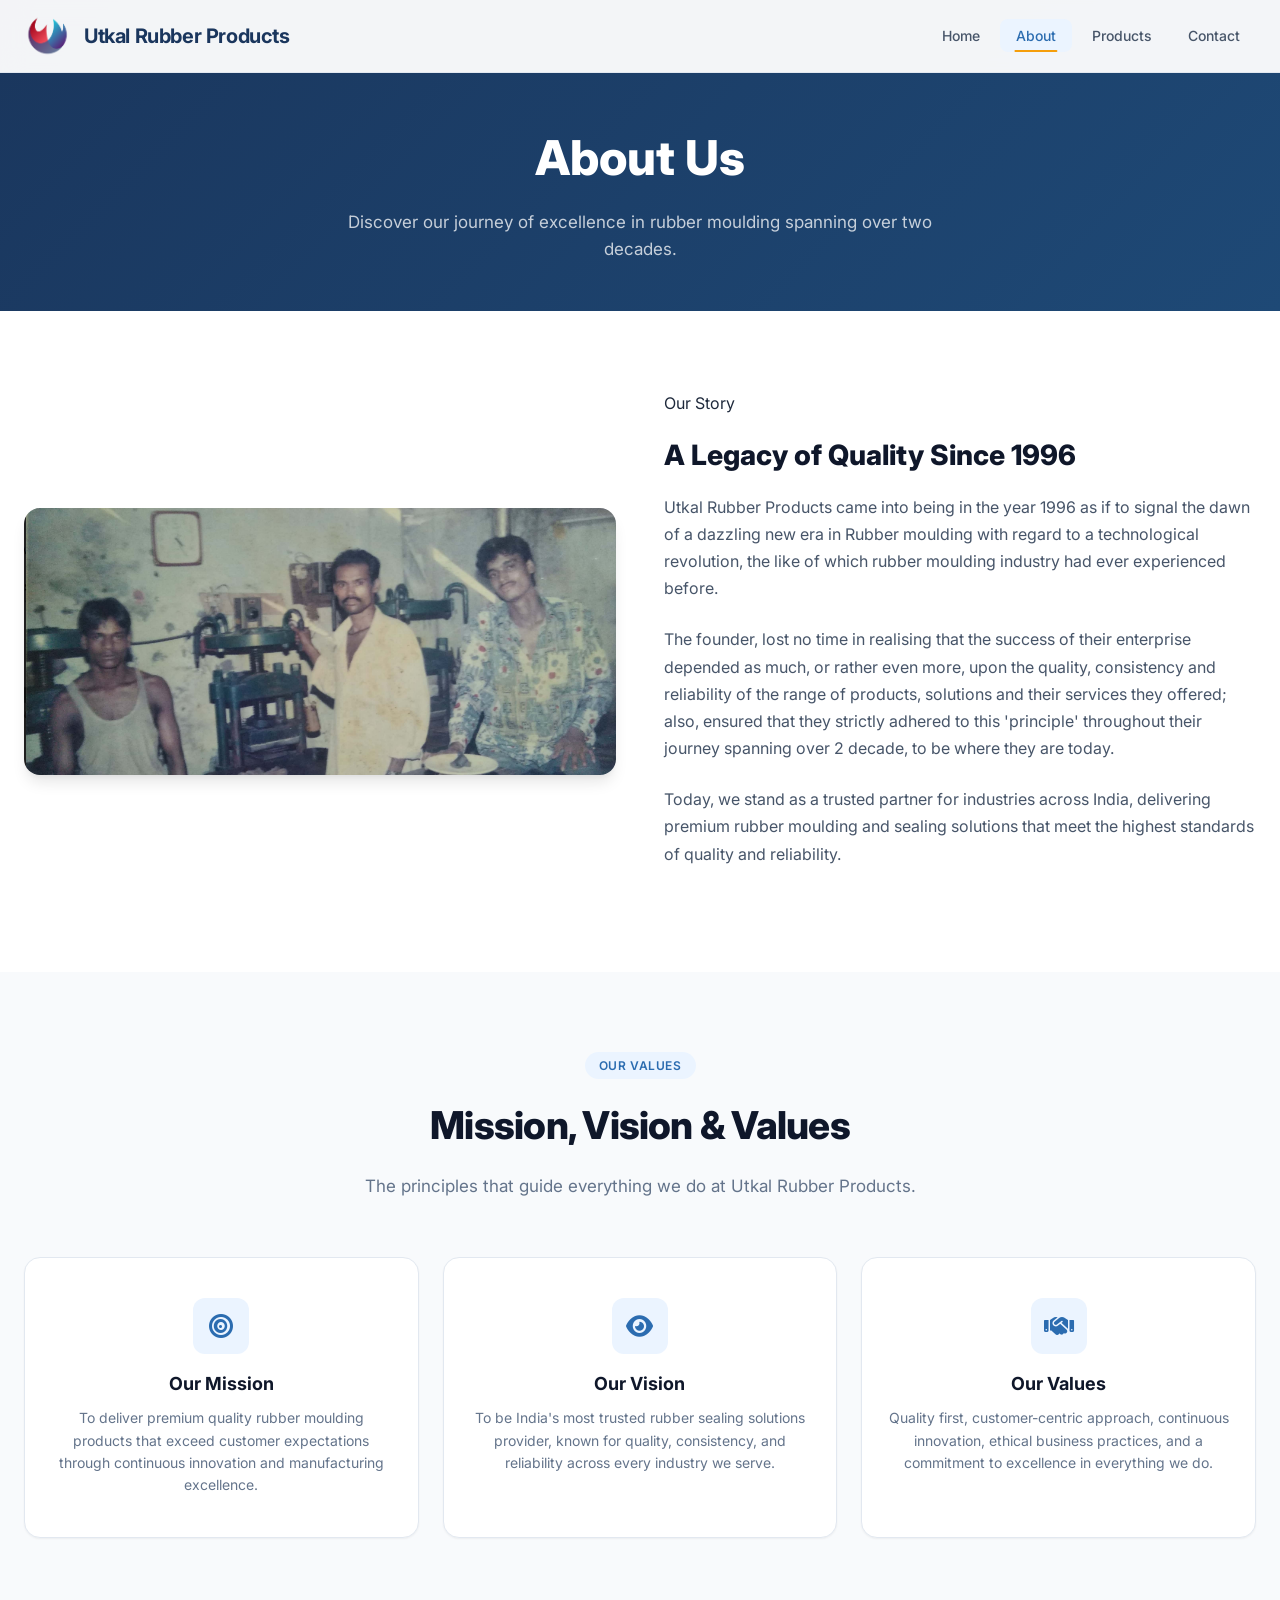
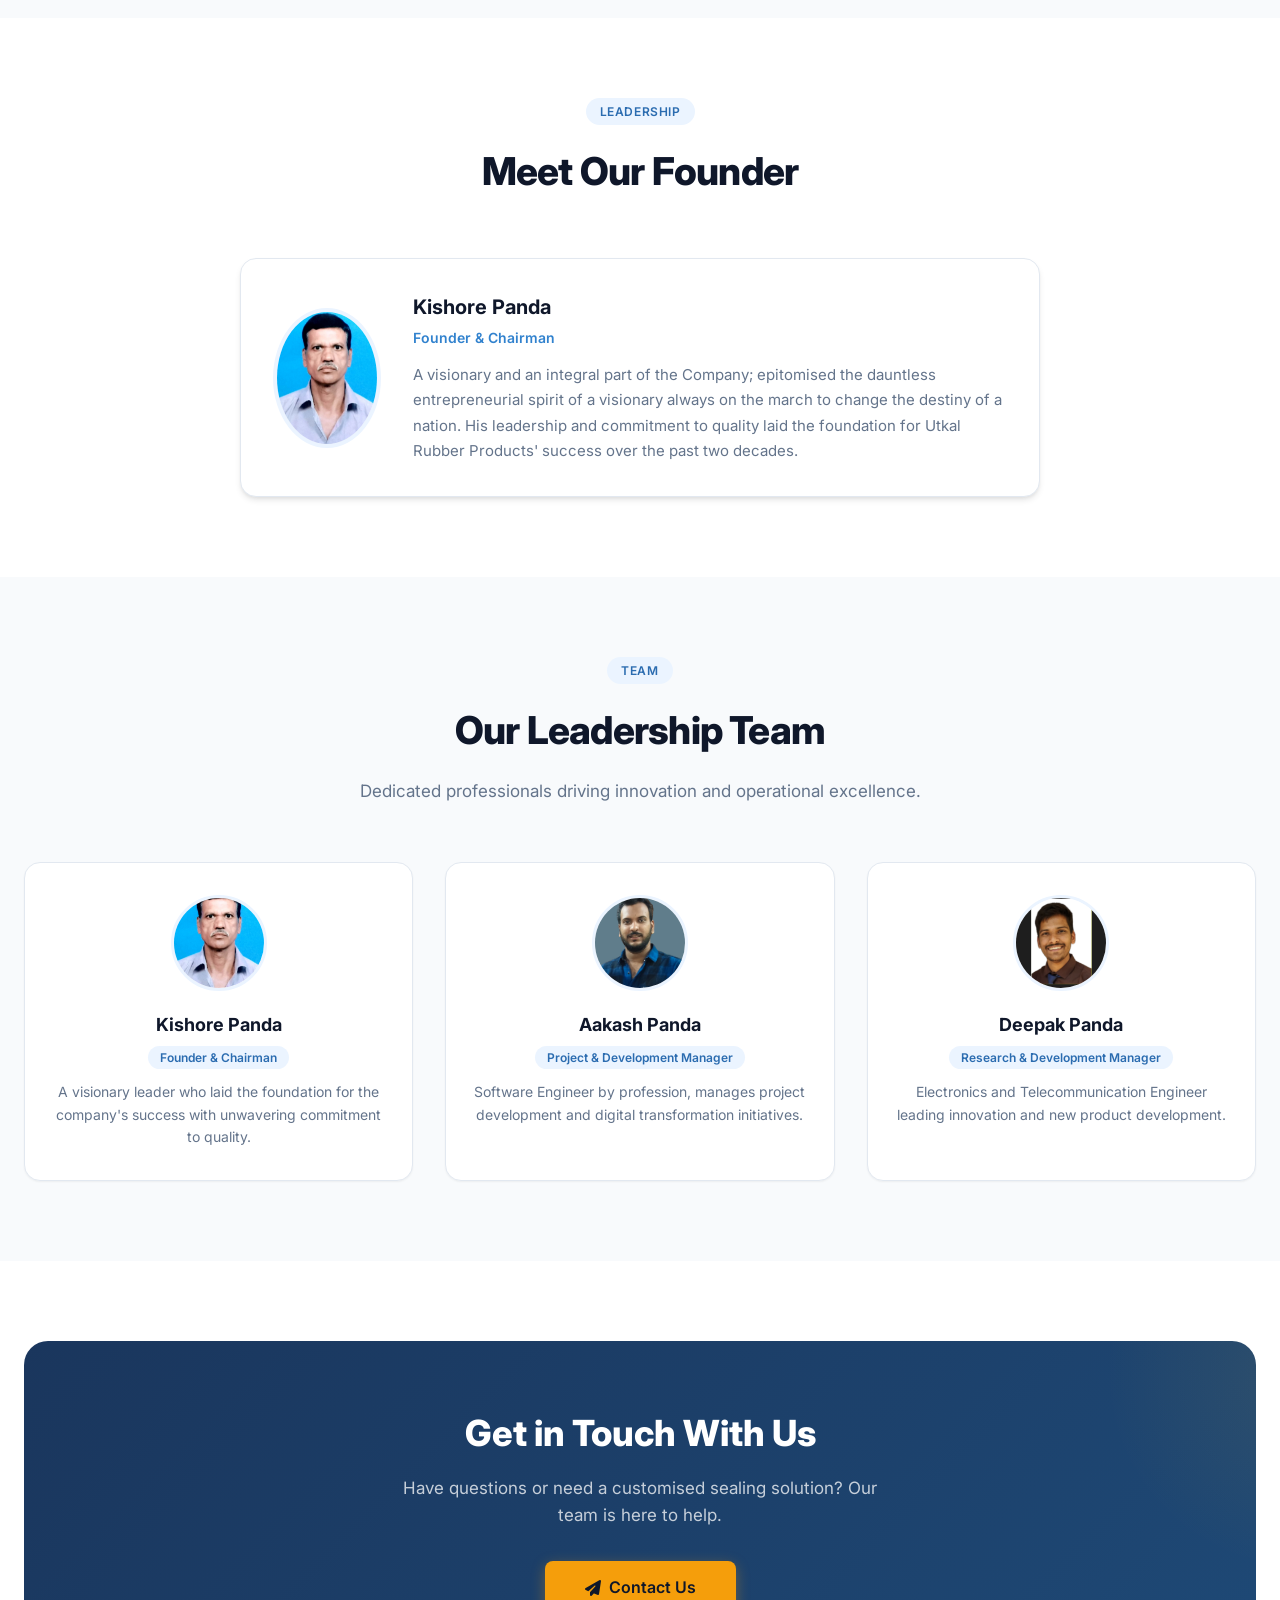
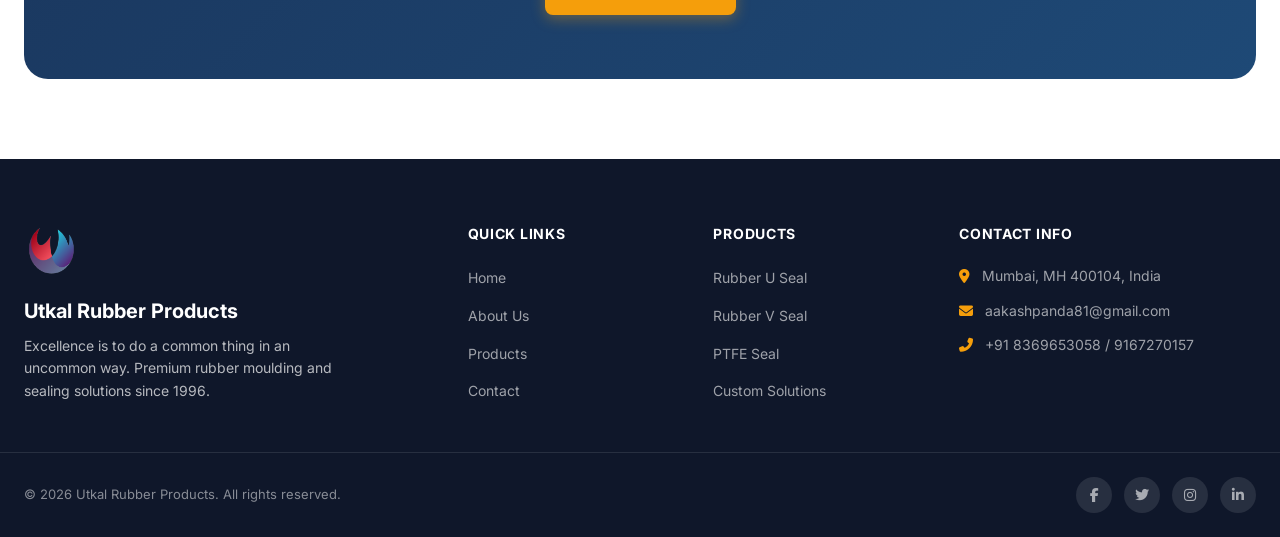
==== About.html @ a3c4d200 "Updated changes" ====
<!DOCTYPE html>
<html lang="en">
<head>
  <meta charset="UTF-8">
  <meta name="viewport" content="width=device-width, initial-scale=1.0">
  <title>About Us | Utkal Rubber Products</title>
  <meta name="description" content="Learn about Utkal Rubber Products - India's trusted rubber moulding manufacturer since 1996. Our mission, vision, and team.">
  
  <!-- Styles -->
  <link rel="stylesheet" href="main.css">
  <link rel="stylesheet" href="https://cdnjs.cloudflare.com/ajax/libs/font-awesome/6.5.1/css/all.min.css">
  <link href="https://unpkg.com/aos@2.3.1/dist/aos.css" rel="stylesheet">
</head>
<body>

  <!-- ============================================ -->
  <!-- NAVIGATION -->
  <!-- ============================================ -->
  <nav class="navbar-modern" id="navbar">
    <div class="nav-container">
      <a href="index.html" class="nav-brand">
        <img src="image/logoU.png" alt="Utkal Rubber Products Logo">
        <span>Utkal Rubber Products</span>
      </a>
      <button class="hamburger" id="hamburger" aria-label="Toggle navigation menu" aria-expanded="false">
        <span></span>
        <span></span>
        <span></span>
      </button>
      <ul class="nav-links" id="navLinks">
        <li><a href="index.html">Home</a></li>
        <li><a href="About.html" class="active">About</a></li>
        <li><a href="Product.html">Products</a></li>
        <li><a href="Contact.html">Contact</a></li>
      </ul>
    </div>
  </nav>

  <!-- ============================================ -->
  <!-- PAGE HERO -->
  <!-- ============================================ -->
  <section class="page-hero">
    <div class="section-container">
      <h1 data-aos="fade-up">About Us</h1>
      <p data-aos="fade-up" data-aos-delay="100">Discover our journey of excellence in rubber moulding spanning over two decades.</p>
    </div>
  </section>

  <!-- ============================================ -->
  <!-- COMPANY STORY -->
  <!-- ============================================ -->
  <section class="section">
    <div class="section-container">
      <div class="about-content" data-aos="fade-up">
        <div class="about-image">
          <img src="image/co.PNG" alt="Utkal Rubber Products - Manufacturing Facility">
        </div>
        <div class="about-text">
          <span class="section-tag" style="margin-bottom:1rem;display:inline-block;">Our Story</span>
          <h2>A Legacy of Quality Since 1996</h2>
          <p>
            Utkal Rubber Products came into being in the year 1996 as if to signal the dawn of a dazzling new era in Rubber moulding with regard to a technological revolution, the like of which rubber moulding industry had ever experienced before.
          </p>
          <p>
            The founder, lost no time in realising that the success of their enterprise depended as much, or rather even more, upon the quality, consistency and reliability of the range of products, solutions and their services they offered; also, ensured that they strictly adhered to this 'principle' throughout their journey spanning over 2 decade, to be where they are today.
          </p>
          <p>
            Today, we stand as a trusted partner for industries across India, delivering premium rubber moulding and sealing solutions that meet the highest standards of quality and reliability.
          </p>
        </div>
      </div>
    </div>
  </section>

  <!-- ============================================ -->
  <!-- MISSION / VISION / VALUES -->
  <!-- ============================================ -->
  <section class="section section-alt">
    <div class="section-container">
      <div class="section-header" data-aos="fade-up">
        <span class="section-tag">Our Values</span>
        <h2>Mission, Vision & Values</h2>
        <p>The principles that guide everything we do at Utkal Rubber Products.</p>
      </div>
      <div class="mission-grid">
        <div class="mission-card" data-aos="fade-up" data-aos-delay="100">
          <div class="icon">
            <i class="fas fa-bullseye"></i>
          </div>
          <h3>Our Mission</h3>
          <p>To deliver premium quality rubber moulding products that exceed customer expectations through continuous innovation and manufacturing excellence.</p>
        </div>
        <div class="mission-card" data-aos="fade-up" data-aos-delay="200">
          <div class="icon">
            <i class="fas fa-eye"></i>
          </div>
          <h3>Our Vision</h3>
          <p>To be India's most trusted rubber sealing solutions provider, known for quality, consistency, and reliability across every industry we serve.</p>
        </div>
        <div class="mission-card" data-aos="fade-up" data-aos-delay="300">
          <div class="icon">
            <i class="fas fa-handshake"></i>
          </div>
          <h3>Our Values</h3>
          <p>Quality first, customer-centric approach, continuous innovation, ethical business practices, and a commitment to excellence in everything we do.</p>
        </div>
      </div>
    </div>
  </section>

  <!-- ============================================ -->
  <!-- FOUNDER -->
  <!-- ============================================ -->
  <section class="section">
    <div class="section-container">
      <div class="section-header" data-aos="fade-up">
        <span class="section-tag">Leadership</span>
        <h2>Meet Our Founder</h2>
      </div>
      <div class="founder-card" data-aos="fade-up" data-aos-delay="100" style="max-width:800px;margin:0 auto;">
        <img src="image/papa.PNG" alt="Kishore Panda - Founder & Chairman">
        <div>
          <h3>Kishore Panda</h3>
          <div class="role">Founder & Chairman</div>
          <p>A visionary and an integral part of the Company; epitomised the dauntless entrepreneurial spirit of a visionary always on the march to change the destiny of a nation. His leadership and commitment to quality laid the foundation for Utkal Rubber Products' success over the past two decades.</p>
        </div>
      </div>
    </div>
  </section>

  <!-- ============================================ -->
  <!-- TEAM SECTION -->
  <!-- ============================================ -->
  <section class="section section-alt">
    <div class="section-container">
      <div class="section-header" data-aos="fade-up">
        <span class="section-tag">Team</span>
        <h2>Our Leadership Team</h2>
        <p>Dedicated professionals driving innovation and operational excellence.</p>
      </div>
      <div class="team-grid">
        <div class="team-card" data-aos="fade-up" data-aos-delay="100">
          <img class="avatar" src="image/papa.PNG" alt="Kishore Panda">
          <h3>Kishore Panda</h3>
          <span class="role">Founder & Chairman</span>
          <p>A visionary leader who laid the foundation for the company's success with unwavering commitment to quality.</p>
        </div>
        <div class="team-card" data-aos="fade-up" data-aos-delay="200">
          <img class="avatar" src="image/Aakash_Photo.jpg" alt="Aakash Panda">
          <h3>Aakash Panda</h3>
          <span class="role">Project & Development Manager</span>
          <p>Software Engineer by profession, manages project development and digital transformation initiatives.</p>
        </div>
        <div class="team-card" data-aos="fade-up" data-aos-delay="300">
          <img class="avatar" src="image/Capture.PNG" alt="Deepak Panda">
          <h3>Deepak Panda</h3>
          <span class="role">Research & Development Manager</span>
          <p>Electronics and Telecommunication Engineer leading innovation and new product development.</p>
        </div>
      </div>
    </div>
  </section>

  <!-- ============================================ -->
  <!-- CTA -->
  <!-- ============================================ -->
  <section class="section">
    <div class="section-container">
      <div class="cta-banner" data-aos="zoom-in">
        <h2>Get in Touch With Us</h2>
        <p>Have questions or need a customised sealing solution? Our team is here to help.</p>
        <a href="Contact.html" class="btn-primary" style="display:inline-flex;align-items:center;gap:0.5rem;padding:0.875rem 2.5rem;border-radius:var(--radius-md);font-size:1rem;position:relative;">
          <i class="fas fa-paper-plane"></i>
          Contact Us
        </a>
      </div>
    </div>
  </section>

  <!-- ============================================ -->
  <!-- FOOTER -->
  <!-- ============================================ -->
  <footer class="footer-modern">
    <div class="footer-grid">
      <div class="footer-brand">
        <img src="image/logoU.png" alt="Utkal Rubber Products">
        <h3>Utkal Rubber Products</h3>
        <p>Excellence is to do a common thing in an uncommon way. Premium rubber moulding and sealing solutions since 1996.</p>
      </div>
      <div class="footer-col">
        <h4>Quick Links</h4>
        <ul>
          <li><a href="index.html">Home</a></li>
          <li><a href="About.html">About Us</a></li>
          <li><a href="Product.html">Products</a></li>
          <li><a href="Contact.html">Contact</a></li>
        </ul>
      </div>
      <div class="footer-col">
        <h4>Products</h4>
        <ul>
          <li><a href="Product.html">Rubber U Seal</a></li>
          <li><a href="Product.html">Rubber V Seal</a></li>
          <li><a href="Product.html">PTFE Seal</a></li>
          <li><a href="Product.html">Custom Solutions</a></li>
        </ul>
      </div>
      <div class="footer-col">
        <h4>Contact Info</h4>
        <ul class="footer-contact">
          <li>
            <i class="fas fa-map-marker-alt"></i>
            <span>Mumbai, MH 400104, India</span>
          </li>
          <li>
            <i class="fas fa-envelope"></i>
            <span>aakashpanda81@gmail.com</span>
          </li>
          <li>
            <i class="fas fa-phone-alt"></i>
            <span>+91 8369653058 / 9167270157</span>
          </li>
        </ul>
      </div>
    </div>
    <div class="footer-bottom">
      <div class="footer-container">
        <p>&copy; 2026 Utkal Rubber Products. All rights reserved.</p>
        <div class="social-links">
          <a href="#" aria-label="Facebook"><i class="fab fa-facebook-f"></i></a>
          <a href="#" aria-label="Twitter"><i class="fab fa-twitter"></i></a>
          <a href="#" aria-label="Instagram"><i class="fab fa-instagram"></i></a>
          <a href="#" aria-label="LinkedIn"><i class="fab fa-linkedin-in"></i></a>
        </div>
      </div>
    </div>
  </footer>

  <!-- ============================================ -->
  <!-- SCRIPTS -->
  <!-- ============================================ -->
  <script src="https://unpkg.com/aos@2.3.1/dist/aos.js"></script>
  <script>
    AOS.init({
      duration: 800,
      once: true,
      offset: 100,
    });

    // Mobile Hamburger Menu
    const hamburger = document.getElementById('hamburger');
    const navLinks = document.getElementById('navLinks');

    hamburger.addEventListener('click', () => {
      hamburger.classList.toggle('active');
      navLinks.classList.toggle('open');
      const expanded = hamburger.getAttribute('aria-expanded') === 'true' ? 'false' : 'true';
      hamburger.setAttribute('aria-expanded', expanded);
    });

    navLinks.querySelectorAll('a').forEach(link => {
      link.addEventListener('click', () => {
        hamburger.classList.remove('active');
        navLinks.classList.remove('open');
        hamburger.setAttribute('aria-expanded', 'false');
      });
    });

    // Navbar scroll effect
    const navbar = document.getElementById('navbar');
    window.addEventListener('scroll', () => {
      if (window.pageYOffset > 50) {
        navbar.classList.add('scrolled');
      } else {
        navbar.classList.remove('scrolled');
      }
    });
  </script>
</body>
</html>
---- main.css ----
/* ============================================
   Utkal Rubber Products - Modern Stylesheet
   Design System: Dark Blue + Amber
   ============================================ */

/* Google Fonts Import */
@import url('https://fonts.googleapis.com/css2?family=Inter:wght@300;400;500;600;700;800&display=swap');

/* CSS Custom Properties / Design Tokens */
:root {
  /* Primary Colors */
  --primary-900: #1a365d;
  --primary-800: #1e4976;
  --primary-700: #2b6cb0;
  --primary-600: #3182ce;
  --primary-500: #4299e1;
  --primary-400: #63b3ed;
  --primary-100: #ebf4ff;

  /* Accent Colors */
  --accent-600: #d97706;
  --accent-500: #f59e0b;
  --accent-400: #fbbf24;
  --accent-100: #fef3c7;

  /* Neutrals */
  --neutral-900: #0f172a;
  --neutral-800: #1e293b;
  --neutral-700: #334155;
  --neutral-600: #475569;
  --neutral-500: #64748b;
  --neutral-400: #94a3b8;
  --neutral-300: #cbd5e1;
  --neutral-200: #e2e8f0;
  --neutral-100: #f1f5f9;
  --neutral-50: #f8fafc;

  /* Typography */
  --font-family: 'Inter', -apple-system, BlinkMacSystemFont, 'Segoe UI', sans-serif;

  /* Shadows */
  --shadow-sm: 0 1px 2px rgba(0, 0, 0, 0.05);
  --shadow-md: 0 4px 6px -1px rgba(0, 0, 0, 0.1), 0 2px 4px -1px rgba(0, 0, 0, 0.06);
  --shadow-lg: 0 10px 15px -3px rgba(0, 0, 0, 0.1), 0 4px 6px -2px rgba(0, 0, 0, 0.05);
  --shadow-xl: 0 20px 25px -5px rgba(0, 0, 0, 0.1), 0 10px 10px -5px rgba(0, 0, 0, 0.04);

  /* Transitions */
  --transition-fast: 150ms ease;
  --transition-base: 300ms ease;
  --transition-slow: 500ms ease;

  /* Border Radius */
  --radius-sm: 0.375rem;
  --radius-md: 0.5rem;
  --radius-lg: 0.75rem;
  --radius-xl: 1rem;
  --radius-2xl: 1.5rem;
}

/* Base Reset */
*,
*::before,
*::after {
  margin: 0;
  padding: 0;
  box-sizing: border-box;
}

html {
  scroll-behavior: smooth;
  -webkit-text-size-adjust: 100%;
}

body {
  font-family: var(--font-family);
  color: var(--neutral-800);
  background-color: #ffffff;
  line-height: 1.6;
  -webkit-font-smoothing: antialiased;
  -moz-osx-font-smoothing: grayscale;
  overflow-x: hidden;
}

img {
  max-width: 100%;
  height: auto;
  display: block;
}

a {
  text-decoration: none;
  color: inherit;
  transition: color var(--transition-fast);
}

button {
  cursor: pointer;
  font-family: inherit;
  border: none;
  outline: none;
}

/* ============================================
   Navigation Styles
   ============================================ */
.navbar-modern {
  position: fixed;
  top: 0;
  left: 0;
  width: 100%;
  z-index: 1000;
  background: rgba(255, 255, 255, 0.95);
  backdrop-filter: blur(12px);
  -webkit-backdrop-filter: blur(12px);
  border-bottom: 1px solid var(--neutral-200);
  transition: all var(--transition-base);
}

.navbar-modern.scrolled {
  box-shadow: var(--shadow-lg);
}

.navbar-modern .nav-container {
  max-width: 1280px;
  margin: 0 auto;
  padding: 0 1.5rem;
  display: flex;
  align-items: center;
  justify-content: space-between;
  height: 72px;
}

.navbar-modern .nav-brand {
  display: flex;
  align-items: center;
  gap: 0.75rem;
}

.navbar-modern .nav-brand img {
  width: 48px;
  height: 48px;
  border-radius: 50%;
  object-fit: contain;
  transition: transform var(--transition-base);
}

.navbar-modern .nav-brand:hover img {
  transform: scale(1.05);
}

.navbar-modern .nav-brand span {
  font-size: 1.25rem;
  font-weight: 700;
  color: var(--primary-900);
  letter-spacing: -0.02em;
}

.navbar-modern .nav-links {
  display: flex;
  align-items: center;
  gap: 0.25rem;
  list-style: none;
}

.navbar-modern .nav-links a {
  padding: 0.5rem 1rem;
  font-size: 0.875rem;
  font-weight: 500;
  color: var(--neutral-600);
  border-radius: var(--radius-md);
  transition: all var(--transition-fast);
  position: relative;
}

.navbar-modern .nav-links a::after {
  content: '';
  position: absolute;
  bottom: 0;
  left: 50%;
  transform: translateX(-50%) scaleX(0);
  width: 60%;
  height: 2px;
  background: var(--accent-500);
  transition: transform var(--transition-base);
  border-radius: 1px;
}

.navbar-modern .nav-links a:hover,
.navbar-modern .nav-links a.active {
  color: var(--primary-700);
  background: var(--primary-100);
}

.navbar-modern .nav-links a:hover::after,
.navbar-modern .nav-links a.active::after {
  transform: translateX(-50%) scaleX(1);
}

/* Hamburger Button */
.navbar-modern .hamburger {
  display: none;
  flex-direction: column;
  gap: 5px;
  padding: 8px;
  background: none;
  border: none;
  cursor: pointer;
}

.navbar-modern .hamburger span {
  display: block;
  width: 24px;
  height: 2px;
  background: var(--neutral-800);
  border-radius: 2px;
  transition: all var(--transition-base);
  transform-origin: center;
}

.navbar-modern .hamburger.active span:nth-child(1) {
  transform: translateY(7px) rotate(45deg);
}

.navbar-modern .hamburger.active span:nth-child(2) {
  opacity: 0;
}

.navbar-modern .hamburger.active span:nth-child(3) {
  transform: translateY(-7px) rotate(-45deg);
}

/* Mobile Menu */
@media (max-width: 768px) {
  .navbar-modern .hamburger {
    display: flex;
  }

  .navbar-modern .nav-links {
    position: fixed;
    top: 72px;
    left: 0;
    width: 100%;
    background: rgba(255, 255, 255, 0.98);
    backdrop-filter: blur(12px);
    flex-direction: column;
    padding: 1rem;
    gap: 0.5rem;
    box-shadow: var(--shadow-lg);
    transform: translateY(-120%);
    opacity: 0;
    transition: all var(--transition-base);
    pointer-events: none;
  }

  .navbar-modern .nav-links.open {
    transform: translateY(0);
    opacity: 1;
    pointer-events: all;
  }

  .navbar-modern .nav-links a {
    width: 100%;
    text-align: center;
    padding: 0.75rem 1rem;
    font-size: 1rem;
  }
}

/* ============================================
   Hero Section
   ============================================ */
.hero-section {
  min-height: 90vh;
  display: flex;
  align-items: center;
  padding-top: 72px;
  background: linear-gradient(135deg, var(--primary-900) 0%, #1a365d 30%, #1e4976 60%, #2b6cb0 100%);
  position: relative;
  overflow: hidden;
}

.hero-section::before {
  content: '';
  position: absolute;
  top: -50%;
  right: -20%;
  width: 600px;
  height: 600px;
  background: radial-gradient(circle, rgba(251, 191, 36, 0.08) 0%, transparent 70%);
  border-radius: 50%;
  animation: float 8s ease-in-out infinite;
}

.hero-section::after {
  content: '';
  position: absolute;
  bottom: -30%;
  left: -10%;
  width: 400px;
  height: 400px;
  background: radial-gradient(circle, rgba(99, 179, 237, 0.06) 0%, transparent 70%);
  border-radius: 50%;
  animation: float 10s ease-in-out infinite reverse;
}

.hero-content {
  max-width: 1280px;
  margin: 0 auto;
  padding: 4rem 1.5rem;
  display: grid;
  grid-template-columns: 1fr 1fr;
  gap: 3rem;
  align-items: center;
  position: relative;
  z-index: 1;
  width: 100%;
}

.hero-text {
  animation: fadeInUp 1s ease-out;
}

.hero-text .badge {
  display: inline-flex;
  align-items: center;
  gap: 0.5rem;
  padding: 0.375rem 1rem;
  background: rgba(251, 191, 36, 0.15);
  border: 1px solid rgba(251, 191, 36, 0.3);
  border-radius: 999px;
  font-size: 0.75rem;
  font-weight: 600;
  color: var(--accent-400);
  text-transform: uppercase;
  letter-spacing: 0.05em;
  margin-bottom: 1.5rem;
}

.hero-text h1 {
  font-size: clamp(2.5rem, 5vw, 4rem);
  font-weight: 800;
  line-height: 1.1;
  color: #ffffff;
  margin-bottom: 1.5rem;
  letter-spacing: -0.02em;
}

.hero-text h1 span {
  background: linear-gradient(135deg, var(--accent-400), var(--accent-500));
  -webkit-background-clip: text;
  -webkit-text-fill-color: transparent;
  background-clip: text;
}

.hero-text p {
  font-size: 1.125rem;
  line-height: 1.7;
  color: rgba(255, 255, 255, 0.75);
  margin-bottom: 2rem;
  max-width: 540px;
}

.hero-cta {
  display: flex;
  gap: 1rem;
  flex-wrap: wrap;
}

.btn-primary {
  display: inline-flex;
  align-items: center;
  gap: 0.5rem;
  padding: 0.875rem 2rem;
  background: var(--accent-500);
  color: var(--neutral-900);
  font-weight: 600;
  font-size: 0.9375rem;
  border-radius: var(--radius-md);
  transition: all var(--transition-base);
  box-shadow: 0 4px 14px rgba(245, 158, 11, 0.35);
}

.btn-primary:hover {
  background: var(--accent-600);
  transform: translateY(-2px);
  box-shadow: 0 6px 20px rgba(245, 158, 11, 0.45);
}

.btn-secondary {
  display: inline-flex;
  align-items: center;
  gap: 0.5rem;
  padding: 0.875rem 2rem;
  background: transparent;
  color: #ffffff;
  font-weight: 600;
  font-size: 0.9375rem;
  border: 2px solid rgba(255, 255, 255, 0.3);
  border-radius: var(--radius-md);
  transition: all var(--transition-base);
}

.btn-secondary:hover {
  border-color: #ffffff;
  background: rgba(255, 255, 255, 0.1);
  transform: translateY(-2px);
}

.hero-image {
  display: flex;
  justify-content: center;
  align-items: center;
  animation: fadeInUp 1s ease-out 0.3s both;
}

.hero-image .image-wrapper {
  position: relative;
  width: 100%;
  max-width: 450px;
}

.hero-image img {
  width: 100%;
  height: auto;
  filter: drop-shadow(0 20px 40px rgba(0, 0, 0, 0.3));
  animation: float 6s ease-in-out infinite;
  position: relative;
  z-index: 1;
}

.hero-image .glow-ring {
  position: absolute;
  width: 120%;
  height: 120%;
  top: -10%;
  left: -10%;
  border: 1px solid rgba(251, 191, 36, 0.1);
  border-radius: 50%;
  animation: pulse-ring 4s ease-in-out infinite;
}

/* ============================================
   Stats Bar
   ============================================ */
.stats-bar {
  background: #ffffff;
  border-bottom: 1px solid var(--neutral-200);
  padding: 3rem 0;
}

.stats-grid {
  max-width: 1280px;
  margin: 0 auto;
  padding: 0 1.5rem;
  display: grid;
  grid-template-columns: repeat(4, 1fr);
  gap: 2rem;
}

.stat-item {
  text-align: center;
}

.stat-item .number {
  font-size: 2.5rem;
  font-weight: 800;
  color: var(--primary-800);
  line-height: 1;
  margin-bottom: 0.25rem;
}

.stat-item .label {
  font-size: 0.875rem;
  color: var(--neutral-500);
  font-weight: 500;
}

@media (max-width: 768px) {
  .stats-grid {
    grid-template-columns: repeat(2, 1fr);
    gap: 1.5rem;
  }
  
  .stat-item .number {
    font-size: 2rem;
  }
}

/* ============================================
   Section Styles
   ============================================ */
.section {
  padding: 5rem 0;
}

.section-alt {
  background: var(--neutral-50);
}

.section-dark {
  background: var(--primary-900);
  color: #ffffff;
}

.section-container {
  max-width: 1280px;
  margin: 0 auto;
  padding: 0 1.5rem;
}

.section-header {
  text-align: center;
  margin-bottom: 3.5rem;
}

.section-header h2 {
  font-size: clamp(1.75rem, 3vw, 2.5rem);
  font-weight: 800;
  color: var(--neutral-900);
  margin-bottom: 1rem;
  letter-spacing: -0.02em;
}

.section-header .section-tag {
  display: inline-flex;
  align-items: center;
  gap: 0.5rem;
  padding: 0.25rem 0.875rem;
  background: var(--primary-100);
  border-radius: 999px;
  font-size: 0.75rem;
  font-weight: 600;
  color: var(--primary-700);
  text-transform: uppercase;
  letter-spacing: 0.05em;
  margin-bottom: 1rem;
}

.section-header p {
  font-size: 1.0625rem;
  color: var(--neutral-500);
  max-width: 600px;
  margin: 0 auto;
  line-height: 1.7;
}

.section-header.light h2 {
  color: #ffffff;
}

.section-header.light p {
  color: rgba(255, 255, 255, 0.75);
}

/* ============================================
   Cards
   ============================================ */
.card {
  background: #ffffff;
  border-radius: var(--radius-xl);
  overflow: hidden;
  box-shadow: var(--shadow-sm);
  border: 1px solid var(--neutral-200);
  transition: all var(--transition-base);
}

.card:hover {
  box-shadow: var(--shadow-lg);
  transform: translateY(-4px);
}

.card-image {
  width: 100%;
  height: 240px;
  object-fit: cover;
  transition: transform var(--transition-slow);
}

.card:hover .card-image {
  transform: scale(1.05);
}

.card-body {
  padding: 1.5rem;
}

.card-body h3 {
  font-size: 1.125rem;
  font-weight: 700;
  color: var(--neutral-900);
  margin-bottom: 0.5rem;
}

.card-body p {
  font-size: 0.875rem;
  color: var(--neutral-500);
  line-height: 1.6;
  margin-bottom: 1.25rem;
}

.card-footer {
  padding: 0 1.5rem 1.5rem;
}

/* ============================================
   Product Grid
   ============================================ */
.product-grid {
  display: grid;
  grid-template-columns: repeat(3, 1fr);
  gap: 1.5rem;
}

@media (max-width: 1024px) {
  .product-grid {
    grid-template-columns: repeat(2, 1fr);
  }
}

@media (max-width: 640px) {
  .product-grid {
    grid-template-columns: 1fr;
  }

  .hero-content {
    grid-template-columns: 1fr;
    text-align: center;
    gap: 2rem;
  }

  .hero-text p {
    margin-left: auto;
    margin-right: auto;
  }

  .hero-cta {
    justify-content: center;
  }

  .hero-image .image-wrapper {
    max-width: 280px;
    margin: 0 auto;
  }
}

/* Product Card (Modern Redesign) */
.product-card {
  background: #ffffff;
  border-radius: var(--radius-xl);
  overflow: hidden;
  box-shadow: var(--shadow-sm);
  border: 1px solid var(--neutral-200);
  transition: all var(--transition-base);
}

.product-card:hover {
  box-shadow: var(--shadow-xl);
  transform: translateY(-6px);
}

.product-card-image {
  position: relative;
  width: 100%;
  height: 250px;
  overflow: hidden;
  background: var(--neutral-100);
}

.product-card-image img {
  width: 100%;
  height: 100%;
  object-fit: cover;
  transition: transform var(--transition-slow);
}

.product-card:hover .product-card-image img {
  transform: scale(1.08);
}

.product-card-body {
  padding: 1.25rem;
}

.product-card-body h3 {
  font-size: 1rem;
  font-weight: 700;
  color: var(--neutral-900);
  margin-bottom: 0.375rem;
}

.product-card-body p {
  font-size: 0.8125rem;
  color: var(--neutral-500);
  line-height: 1.5;
  margin-bottom: 1rem;
  display: -webkit-box;
  -webkit-line-clamp: 2;
  -webkit-box-orient: vertical;
  overflow: hidden;
}

.product-card-link {
  display: inline-flex;
  align-items: center;
  gap: 0.5rem;
  padding: 0.5rem 1rem;
  background: var(--accent-500);
  color: var(--neutral-900);
  font-size: 0.8125rem;
  font-weight: 600;
  border-radius: var(--radius-md);
  transition: all var(--transition-fast);
}

.product-card-link:hover {
  background: var(--accent-600);
  transform: translateY(-1px);
}

/* Mobile: Show more text in card body */
@media (max-width: 768px) {
  .product-card-body p {
    -webkit-line-clamp: 3;
  }
}

/* ============================================
   Team Cards
   ============================================ */
.team-grid {
  display: grid;
  grid-template-columns: repeat(3, 1fr);
  gap: 2rem;
}

.team-card {
  text-align: center;
  background: #ffffff;
  border-radius: var(--radius-xl);
  padding: 2rem 1.5rem;
  box-shadow: var(--shadow-sm);
  border: 1px solid var(--neutral-200);
  transition: all var(--transition-base);
}

.team-card:hover {
  box-shadow: var(--shadow-lg);
  transform: translateY(-4px);
}

.team-card .avatar {
  width: 96px;
  height: 96px;
  border-radius: 50%;
  object-fit: cover;
  margin: 0 auto 1.25rem;
  border: 3px solid var(--primary-100);
  transition: border-color var(--transition-base);
}

.team-card:hover .avatar {
  border-color: var(--accent-400);
}

.team-card h3 {
  font-size: 1.125rem;
  font-weight: 700;
  color: var(--neutral-900);
  margin-bottom: 0.25rem;
}

.team-card .role {
  display: inline-block;
  padding: 0.125rem 0.75rem;
  background: var(--primary-100);
  color: var(--primary-700);
  font-size: 0.75rem;
  font-weight: 600;
  border-radius: 999px;
  margin-bottom: 0.75rem;
}

.team-card p {
  font-size: 0.875rem;
  color: var(--neutral-500);
  line-height: 1.6;
}

@media (max-width: 768px) {
  .team-grid {
    grid-template-columns: 1fr;
    gap: 1.5rem;
  }
}

/* ============================================
   CTA Banner
   ============================================ */
.cta-banner {
  background: linear-gradient(135deg, var(--primary-900), #1e4976);
  padding: 4rem 2rem;
  border-radius: var(--radius-2xl);
  text-align: center;
  position: relative;
  overflow: hidden;
}

.cta-banner::before {
  content: '';
  position: absolute;
  top: -50%;
  right: -20%;
  width: 400px;
  height: 400px;
  background: radial-gradient(circle, rgba(251, 191, 36, 0.08) 0%, transparent 70%);
  border-radius: 50%;
}

.cta-banner h2 {
  font-size: clamp(1.5rem, 3vw, 2.25rem);
  font-weight: 800;
  color: #ffffff;
  margin-bottom: 0.75rem;
  position: relative;
}

.cta-banner p {
  color: rgba(255, 255, 255, 0.75);
  font-size: 1.0625rem;
  margin-bottom: 2rem;
  max-width: 500px;
  margin-left: auto;
  margin-right: auto;
  position: relative;
}

/* ============================================
   Footer
   ============================================ */
.footer-modern {
  background: var(--neutral-900);
  color: rgba(255, 255, 255, 0.7);
  padding: 4rem 0 0;
}

.footer-grid {
  max-width: 1280px;
  margin: 0 auto;
  padding: 0 1.5rem;
  display: grid;
  grid-template-columns: 2fr 1fr 1fr 1.5fr;
  gap: 3rem;
}

.footer-brand img {
  width: 56px;
  height: 56px;
  border-radius: 50%;
  margin-bottom: 1rem;
}

.footer-brand h3 {
  font-size: 1.25rem;
  font-weight: 700;
  color: #ffffff;
  margin-bottom: 0.5rem;
}

.footer-brand p {
  font-size: 0.875rem;
  line-height: 1.6;
  max-width: 320px;
}

.footer-col h4 {
  font-size: 0.875rem;
  font-weight: 700;
  color: #ffffff;
  text-transform: uppercase;
  letter-spacing: 0.05em;
  margin-bottom: 1.25rem;
}

.footer-col ul {
  list-style: none;
  display: flex;
  flex-direction: column;
  gap: 0.75rem;
}

.footer-col ul a {
  color: rgba(255, 255, 255, 0.6);
  font-size: 0.875rem;
  transition: color var(--transition-fast);
}

.footer-col ul a:hover {
  color: var(--accent-400);
}

.footer-contact li {
  display: flex;
  gap: 0.75rem;
  align-items: flex-start;
  color: rgba(255, 255, 255, 0.6);
  font-size: 0.875rem;
}

.footer-contact li i {
  margin-top: 0.25rem;
  color: var(--accent-500);
}

.footer-bottom {
  border-top: 1px solid rgba(255, 255, 255, 0.1);
  margin-top: 3rem;
  padding: 1.5rem 0;
}

.footer-bottom .footer-container {
  max-width: 1280px;
  margin: 0 auto;
  padding: 0 1.5rem;
  display: flex;
  justify-content: space-between;
  align-items: center;
  flex-wrap: wrap;
  gap: 1rem;
}

.footer-bottom p {
  font-size: 0.8125rem;
  color: rgba(255, 255, 255, 0.5);
}

.social-links {
  display: flex;
  gap: 0.75rem;
}

.social-links a {
  display: flex;
  align-items: center;
  justify-content: center;
  width: 36px;
  height: 36px;
  border-radius: 50%;
  background: rgba(255, 255, 255, 0.1);
  color: rgba(255, 255, 255, 0.6);
  font-size: 0.875rem;
  transition: all var(--transition-base);
}

.social-links a:hover {
  background: var(--accent-500);
  color: var(--neutral-900);
  transform: translateY(-2px);
}

@media (max-width: 768px) {
  .footer-grid {
    grid-template-columns: 1fr;
    gap: 2rem;
    text-align: center;
  }

  .footer-brand p {
    margin: 0 auto;
  }

  .footer-contact li {
    justify-content: center;
  }

  .footer-bottom .footer-container {
    flex-direction: column;
    text-align: center;
  }
}

/* ============================================
   Button Styles
   ============================================ */
.btn {
  display: inline-flex;
  align-items: center;
  gap: 0.5rem;
  padding: 0.75rem 1.5rem;
  font-weight: 600;
  font-size: 0.875rem;
  border-radius: var(--radius-md);
  transition: all var(--transition-base);
}

.btn-accent {
  background: var(--accent-500);
  color: var(--neutral-900);
  box-shadow: 0 4px 14px rgba(245, 158, 11, 0.3);
}

.btn-accent:hover {
  background: var(--accent-600);
  transform: translateY(-2px);
  box-shadow: 0 6px 20px rgba(245, 158, 11, 0.4);
}

.btn-outline {
  background: transparent;
  color: var(--primary-700);
  border: 2px solid var(--primary-700);
}

.btn-outline:hover {
  background: var(--primary-700);
  color: #ffffff;
  transform: translateY(-2px);
}

.btn-outline-light {
  background: transparent;
  color: #ffffff;
  border: 2px solid rgba(255, 255, 255, 0.3);
}

.btn-outline-light:hover {
  border-color: #ffffff;
  background: rgba(255, 255, 255, 0.1);
  transform: translateY(-2px);
}

/* ============================================
   Contact Form
   ============================================ */
.form-group {
  margin-bottom: 1rem;
}

.form-group label {
  display: block;
  font-size: 0.8125rem;
  font-weight: 600;
  color: var(--neutral-700);
  margin-bottom: 0.375rem;
}

.form-input {
  width: 100%;
  padding: 0.75rem 1rem;
  font-size: 0.9375rem;
  font-family: inherit;
  border: 1.5px solid var(--neutral-300);
  border-radius: var(--radius-md);
  background: #ffffff;
  color: var(--neutral-800);
  transition: all var(--transition-fast);
  outline: none;
}

.form-input:focus {
  border-color: var(--primary-500);
  box-shadow: 0 0 0 3px var(--primary-100);
}

.form-input::placeholder {
  color: var(--neutral-400);
}

textarea.form-input {
  resize: vertical;
  min-height: 120px;
}

.form-row {
  display: grid;
  grid-template-columns: 1fr 1fr;
  gap: 1rem;
}

@media (max-width: 640px) {
  .form-row {
    grid-template-columns: 1fr;
  }
}

/* ============================================
   Info Cards (Contact Page)
   ============================================ */
.info-card {
  display: flex;
  align-items: flex-start;
  gap: 1rem;
  padding: 1.5rem;
  background: #ffffff;
  border-radius: var(--radius-lg);
  box-shadow: var(--shadow-sm);
  border: 1px solid var(--neutral-200);
  transition: all var(--transition-base);
}

.info-card:hover {
  box-shadow: var(--shadow-md);
  transform: translateY(-2px);
}

.info-card .icon {
  width: 48px;
  height: 48px;
  min-width: 48px;
  display: flex;
  align-items: center;
  justify-content: center;
  background: var(--primary-100);
  border-radius: var(--radius-md);
  color: var(--primary-700);
  font-size: 1.25rem;
}

.info-card h4 {
  font-size: 0.9375rem;
  font-weight: 700;
  color: var(--neutral-900);
  margin-bottom: 0.25rem;
}

.info-card p {
  font-size: 0.8125rem;
  color: var(--neutral-500);
  line-height: 1.5;
}

/* ============================================
   Utility Classes
   ============================================ */
.gradient-text {
  background: linear-gradient(135deg, var(--accent-400), var(--accent-500));
  -webkit-background-clip: text;
  -webkit-text-fill-color: transparent;
  background-clip: text;
}

.glass {
  background: rgba(255, 255, 255, 0.1);
  backdrop-filter: blur(12px);
  -webkit-backdrop-filter: blur(12px);
  border: 1px solid rgba(255, 255, 255, 0.15);
}

.bg-gradient-primary {
  background: linear-gradient(135deg, var(--primary-900) 0%, #1e4976 50%, #2b6cb0 100%);
}

/* ============================================
   Animations
   ============================================ */
@keyframes float {
  0%, 100% {
    transform: translateY(0);
  }
  50% {
    transform: translateY(-15px);
  }
}

@keyframes fadeInUp {
  from {
    opacity: 0;
    transform: translateY(30px);
  }
  to {
    opacity: 1;
    transform: translateY(0);
  }
}

@keyframes pulse-ring {
  0%, 100% {
    transform: scale(1);
    opacity: 0.5;
  }
  50% {
    transform: scale(1.05);
    opacity: 1;
  }
}

.animate-fade-in-up {
  animation: fadeInUp 0.8s ease-out both;
}

.animate-float {
  animation: float 6s ease-in-out infinite;
}

/* Delay utilities */
.delay-100 { animation-delay: 100ms; }
.delay-200 { animation-delay: 200ms; }
.delay-300 { animation-delay: 300ms; }
.delay-400 { animation-delay: 400ms; }
.delay-500 { animation-delay: 500ms; }

/* ============================================
   About Page Specific
   ============================================ */
.about-hero {
  padding-top: 120px;
  padding-bottom: 4rem;
  background: linear-gradient(135deg, var(--primary-900), #1e4976);
  color: #ffffff;
  text-align: center;
}

.about-hero h1 {
  font-size: clamp(2rem, 4vw, 3rem);
  font-weight: 800;
  margin-bottom: 1rem;
}

.about-hero p {
  font-size: 1.125rem;
  color: rgba(255, 255, 255, 0.75);
  max-width: 600px;
  margin: 0 auto;
}

.mission-grid {
  display: grid;
  grid-template-columns: repeat(3, 1fr);
  gap: 1.5rem;
}

.mission-card {
  text-align: center;
  padding: 2.5rem 1.5rem;
  background: #ffffff;
  border-radius: var(--radius-xl);
  box-shadow: var(--shadow-sm);
  border: 1px solid var(--neutral-200);
  transition: all var(--transition-base);
}

.mission-card:hover {
  box-shadow: var(--shadow-lg);
  transform: translateY(-4px);
}

.mission-card .icon {
  width: 56px;
  height: 56px;
  margin: 0 auto 1rem;
  display: flex;
  align-items: center;
  justify-content: center;
  background: var(--primary-100);
  border-radius: var(--radius-lg);
  color: var(--primary-700);
  font-size: 1.5rem;
}

.mission-card h3 {
  font-size: 1.125rem;
  font-weight: 700;
  color: var(--neutral-900);
  margin-bottom: 0.5rem;
}

.mission-card p {
  font-size: 0.875rem;
  color: var(--neutral-500);
  line-height: 1.6;
}

@media (max-width: 768px) {
  .mission-grid {
    grid-template-columns: 1fr;
  }
}

/* ============================================
   Page Hero (Common for subpages)
   ============================================ */
.page-hero {
  padding-top: 120px;
  padding-bottom: 3rem;
  background: linear-gradient(135deg, var(--primary-900), #1e4976);
  color: #ffffff;
  text-align: center;
}

.page-hero h1 {
  font-size: clamp(2rem, 4vw, 3rem);
  font-weight: 800;
  margin-bottom: 0.75rem;
}

.page-hero p {
  font-size: 1.0625rem;
  color: rgba(255, 255, 255, 0.75);
  max-width: 600px;
  margin: 0 auto;
}

/* ============================================
   About Content Styles
   ============================================ */
.about-content {
  display: grid;
  grid-template-columns: 1fr 1fr;
  gap: 3rem;
  align-items: center;
}

.about-content .about-text h2 {
  font-size: 1.75rem;
  font-weight: 800;
  color: var(--neutral-900);
  margin-bottom: 1rem;
}

.about-content .about-text p {
  font-size: 1rem;
  color: var(--neutral-600);
  line-height: 1.7;
  margin-bottom: 1.5rem;
}

.about-content .about-image img {
  width: 100%;
  border-radius: var(--radius-xl);
  box-shadow: var(--shadow-lg);
}

@media (max-width: 768px) {
  .about-content {
    grid-template-columns: 1fr;
    gap: 2rem;
  }
}

/* ============================================
   Founder Card
   ============================================ */
.founder-card {
  display: flex;
  gap: 2rem;
  align-items: center;
  background: #ffffff;
  border-radius: var(--radius-xl);
  padding: 2rem;
  box-shadow: var(--shadow-md);
  border: 1px solid var(--neutral-200);
}

.founder-card img {
  width: 140px;
  height: 140px;
  border-radius: 50%;
  object-fit: cover;
  border: 4px solid var(--primary-100);
}

.founder-card h3 {
  font-size: 1.25rem;
  font-weight: 700;
  color: var(--neutral-900);
  margin-bottom: 0.25rem;
}

.founder-card .role {
  font-size: 0.875rem;
  color: var(--primary-600);
  font-weight: 600;
  margin-bottom: 0.75rem;
}

.founder-card p {
  font-size: 0.9375rem;
  color: var(--neutral-500);
  line-height: 1.7;
}

@media (max-width: 640px) {
  .founder-card {
    flex-direction: column;
    text-align: center;
  }
}

/* ============================================
   Contact Section Layout
   ============================================ */
.contact-layout {
  display: grid;
  grid-template-columns: 1fr 1fr;
  gap: 3rem;
  align-items: start;
}

.contact-info-grid {
  display: grid;
  gap: 1rem;
}

.contact-form-wrapper {
  background: #ffffff;
  border-radius: var(--radius-xl);
  padding: 2.5rem;
  box-shadow: var(--shadow-md);
  border: 1px solid var(--neutral-200);
}

@media (max-width: 1024px) {
  .contact-layout {
    grid-template-columns: 1fr;
    gap: 2rem;
  }
}

@media (max-width: 768px) {
  .contact-layout {
    grid-template-columns: 1fr;
  }
}

/* ============================================
   Enhanced Contact Form Validation States
   ============================================ */
.form-group {
  position: relative;
}

.form-group label {
  display: flex;
  align-items: center;
  gap: 0.25rem;
}

.required-indicator {
  color: #dc2626;
  font-weight: 700;
  font-size: 0.875rem;
}

/* Valid state */
.form-input.is-valid {
  border-color: var(--accent-600);
  background-image: url("data:image/svg+xml,%3Csvg xmlns='http://www.w3.org/2000/svg' width='16' height='16' viewBox='0 0 24 24' fill='none' stroke='%23d97706' stroke-width='2' stroke-linecap='round' stroke-linejoin='round'%3E%3Cpolyline points='20 6 9 17 4 12'%3E%3C/polyline%3E%3C/svg%3E");
  background-repeat: no-repeat;
  background-position: right 0.75rem center;
  background-size: 1rem;
  padding-right: 2.25rem;
}

.form-input.is-valid:focus {
  border-color: var(--accent-600);
  box-shadow: 0 0 0 3px var(--accent-100);
}

/* Invalid state */
.form-input.is-invalid {
  border-color: #dc2626;
  background-image: url("data:image/svg+xml,%3Csvg xmlns='http://www.w3.org/2000/svg' width='16' height='16' viewBox='0 0 24 24' fill='none' stroke='%23dc2626' stroke-width='2' stroke-linecap='round' stroke-linejoin='round'%3E%3Ccircle cx='12' cy='12' r='10'%3E%3C/circle%3E%3Cline x1='15' y1='9' x2='9' y2='15'%3E%3C/line%3E%3Cline x1='9' y1='9' x2='15' y2='15'%3E%3C/line%3E%3C/svg%3E");
  background-repeat: no-repeat;
  background-position: right 0.75rem center;
  background-size: 1rem;
  padding-right: 2.25rem;
}

.form-input.is-invalid:focus {
  border-color: #dc2626;
  box-shadow: 0 0 0 3px #fef2f2;
}

.has-error {
  margin-bottom: 0;
}

/* Field error message */
.field-error {
  display: block;
  font-size: 0.75rem;
  color: #dc2626;
  margin-top: 0.25rem;
  font-weight: 500;
  animation: fadeInUp 0.2s ease-out;
}

/* Form status messages */
.form-status {
  display: none;
  margin-top: 1rem;
  padding: 0.875rem 1rem;
  border-radius: var(--radius-md);
  font-size: 0.875rem;
  font-weight: 500;
  line-height: 1.5;
  animation: fadeInUp 0.3s ease-out;
}

.form-status.success {
  display: block;
  background: #f0fdf4;
  color: #166534;
  border: 1px solid #bbf7d0;
}

.form-status.error {
  display: block;
  background: #fef2f2;
  color: #991b1b;
  border: 1px solid #fecaca;
}

.form-status.info {
  display: block;
  background: var(--primary-100);
  color: var(--primary-700);
  border: 1px solid var(--primary-400);
}

/* Submit button loading state */
.submit-btn {
  width: 100%;
  justify-content: center;
  padding: 0.875rem 2rem;
  font-size: 0.9375rem;
  border: none;
  cursor: pointer;
  border-radius: var(--radius-md);
  transition: all var(--transition-base);
  position: relative;
  overflow: hidden;
}

.submit-btn.is-loading {
  opacity: 0.8;
  cursor: not-allowed;
  pointer-events: none;
}

.submit-btn:disabled {
  opacity: 0.7;
  cursor: not-allowed;
}

.submit-btn .fa-spinner {
  animation: spin 1s linear infinite;
}

@keyframes spin {
  from { transform: rotate(0deg); }
  to { transform: rotate(360deg); }
}

/* ============================================
   Map Section
   ============================================ */
.section-map {
  padding: 5rem 0;
}

.map-container {
  width: 100%;
  border-radius: var(--radius-xl);
  overflow: hidden;
  box-shadow: var(--shadow-lg);
  border: 1px solid var(--neutral-200);
  transition: all var(--transition-base);
}

.map-container:hover {
  box-shadow: var(--shadow-xl);
}

.map-container iframe {
  display: block;
  width: 100%;
}

/* ============================================
   Contact Page Responsive Enhancements
   ============================================ */
@media (max-width: 640px) {
  .contact-form-wrapper {
    padding: 1.5rem;
  }

  .contact-info-grid {
    grid-template-columns: 1fr;
  }

  .info-card {
    padding: 1rem;
  }

  .map-container iframe {
    height: 280px;
  }
}

@media (min-width: 641px) and (max-width: 1024px) {
  .contact-info-grid {
    grid-template-columns: 1fr 1fr;
  }
}

/* ============================================
   Honeypot accessibility reset
   ============================================ */
#website {
  position: absolute;
  left: -9999px;
  opacity: 0;
  height: 0;
  width: 0;
  overflow: hidden;
  pointer-events: none;
}
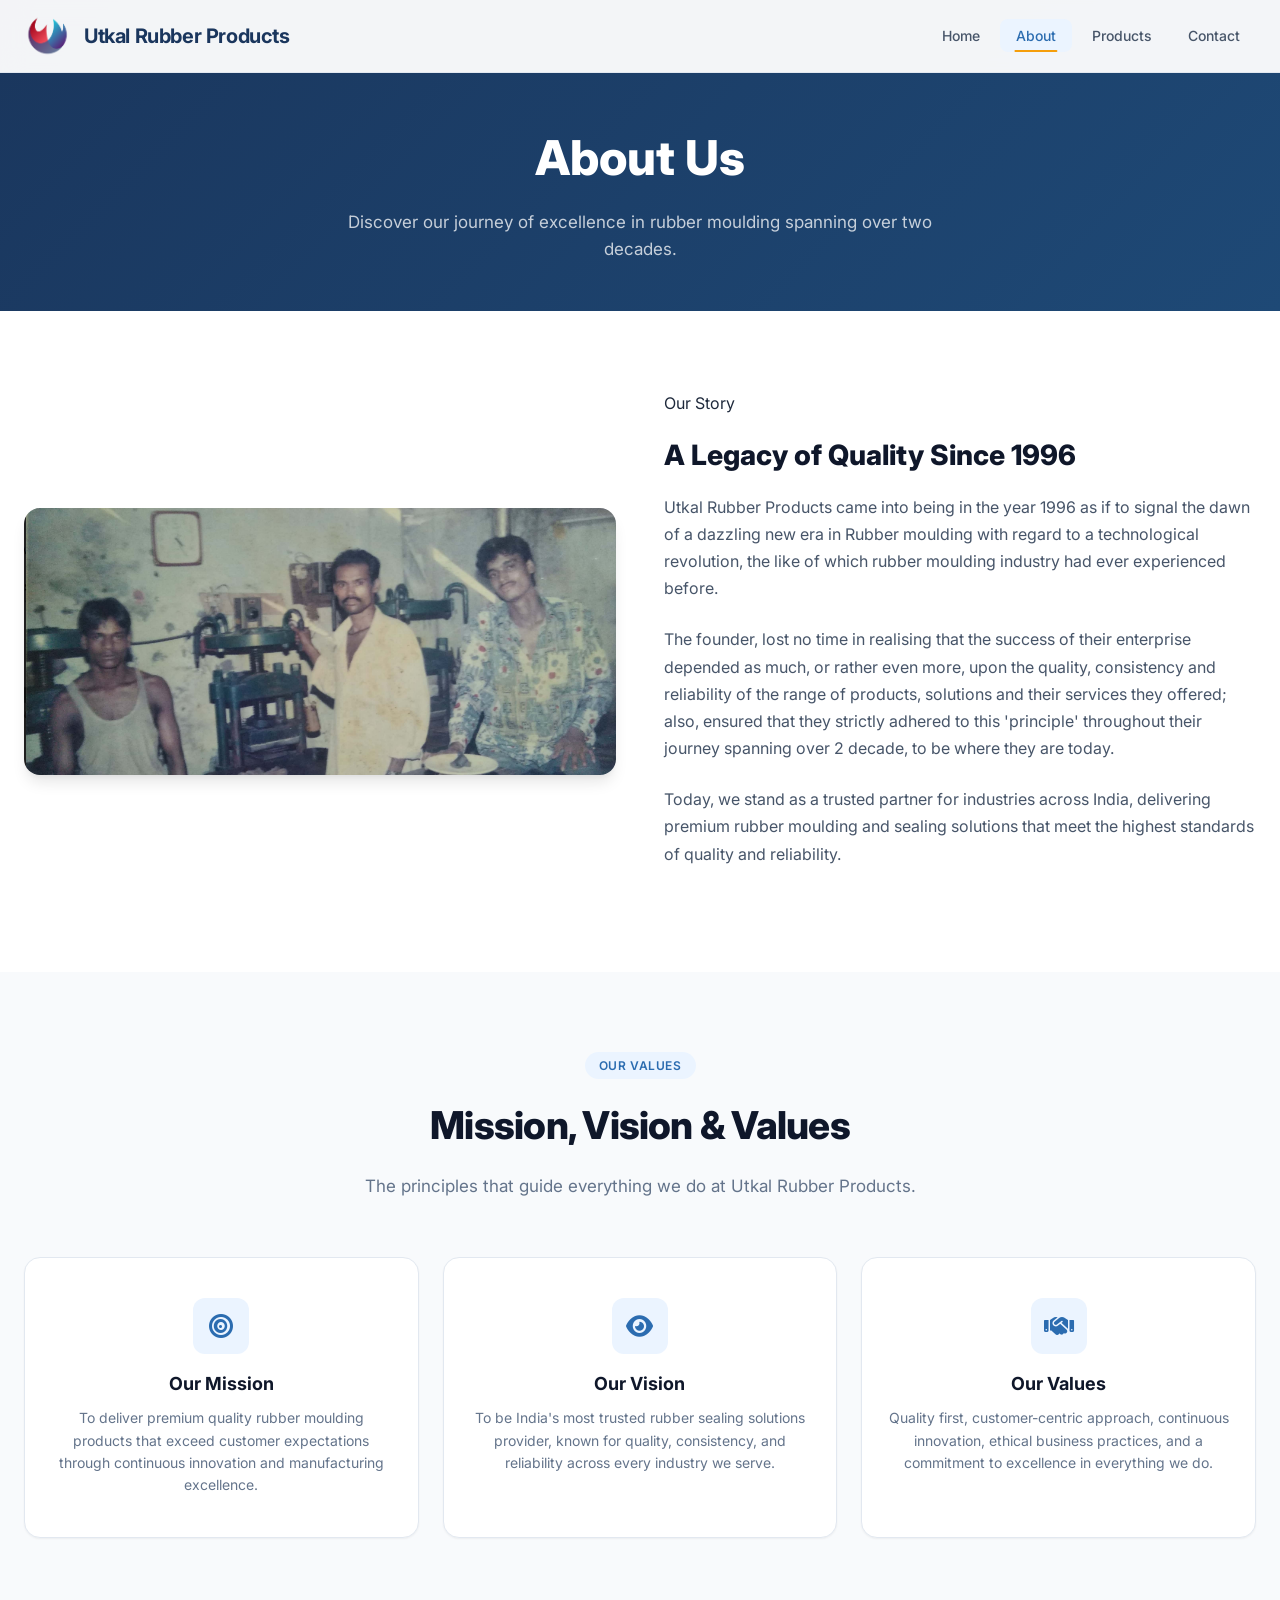
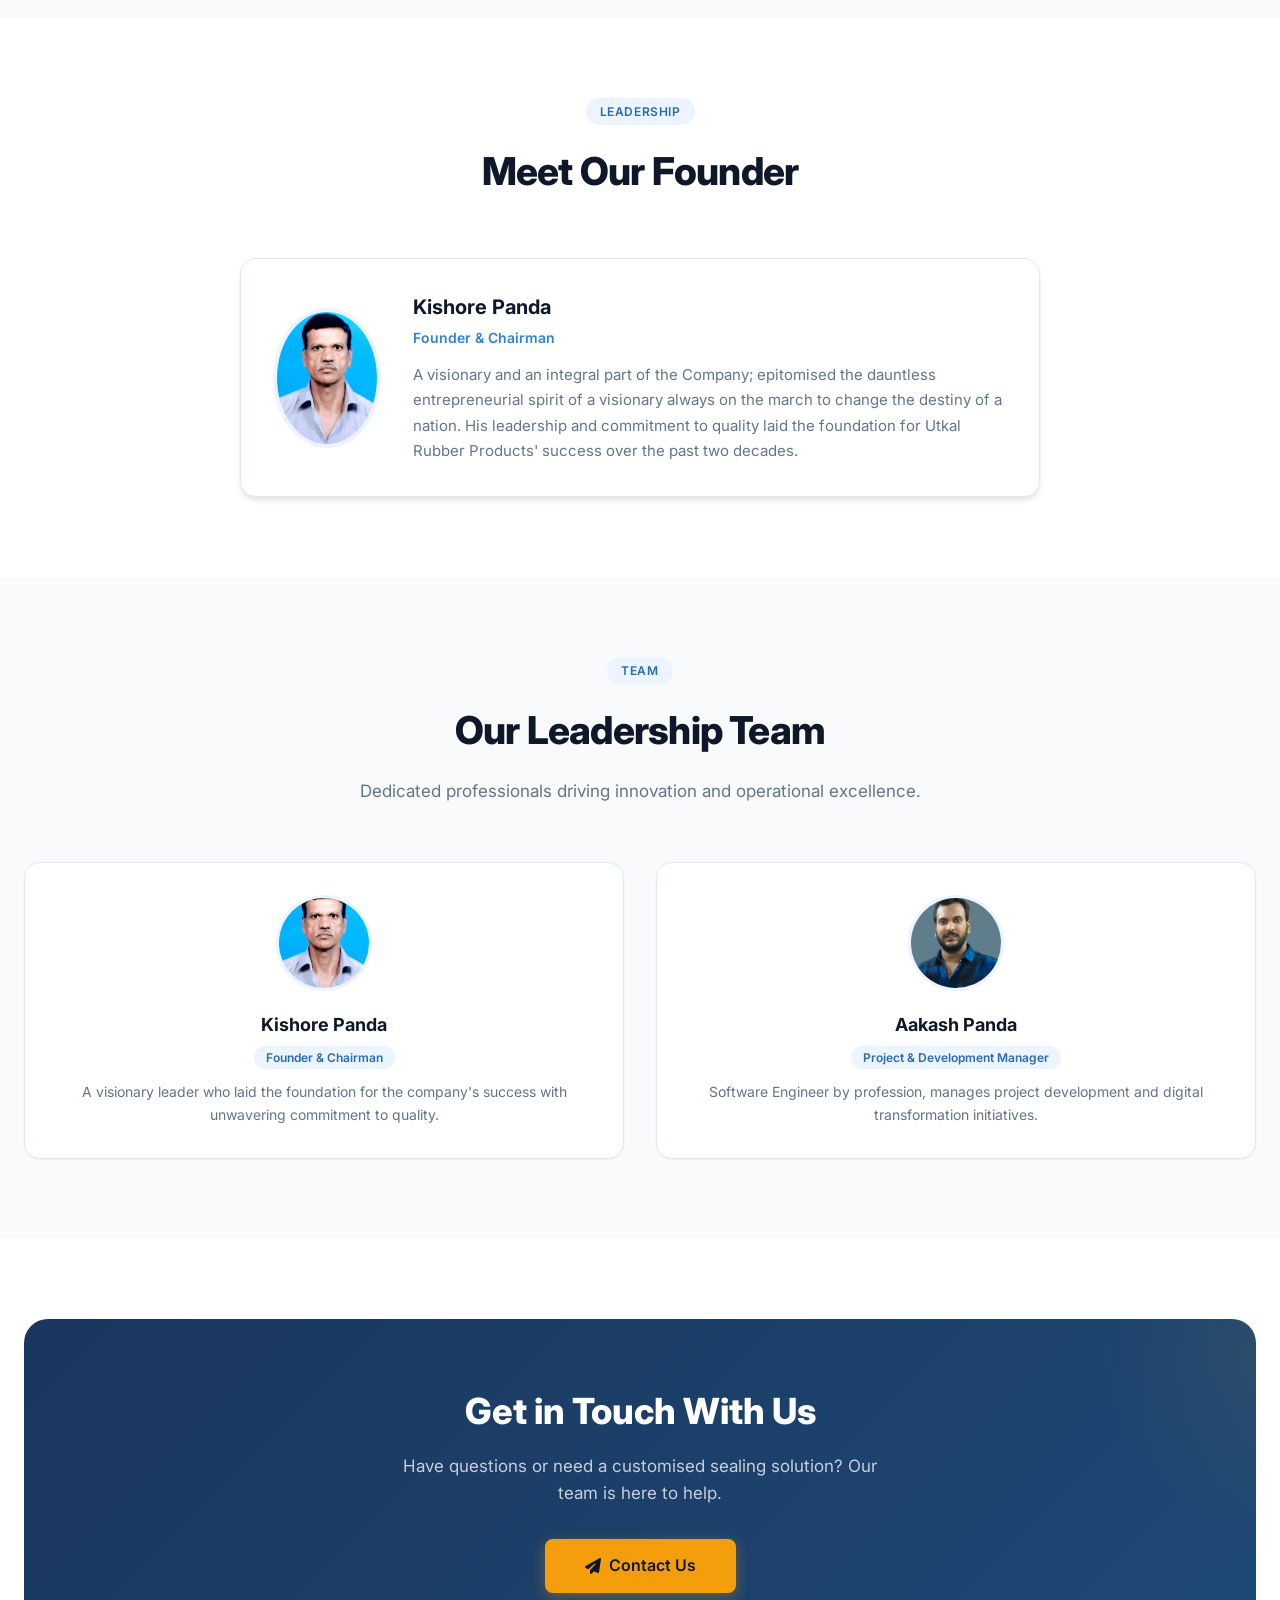
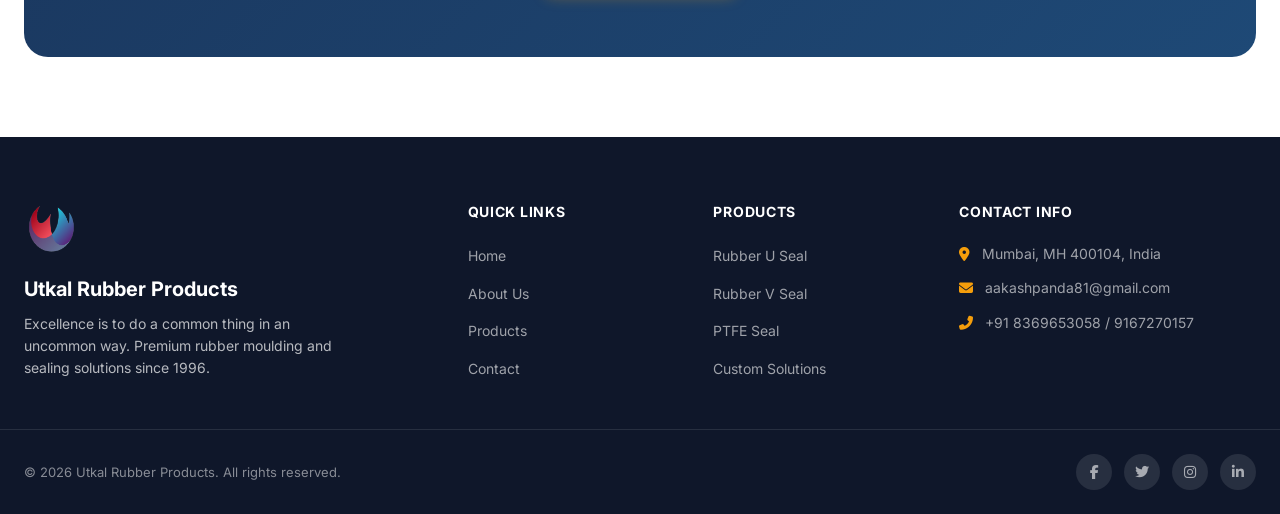
==== commit 24f278fc: "Comment out Deepak Panda's team card section Comment out the team card for Deepak Panda in About.htm" ====
--- a/About.html
+++ b/About.html
@@ -151,12 +151,12 @@
           <span class="role">Project & Development Manager</span>
           <p>Software Engineer by profession, manages project development and digital transformation initiatives.</p>
         </div>
-        <div class="team-card" data-aos="fade-up" data-aos-delay="300">
+        <!--<div class="team-card" data-aos="fade-up" data-aos-delay="300">
           <img class="avatar" src="image/Capture.PNG" alt="Deepak Panda">
           <h3>Deepak Panda</h3>
           <span class="role">Research & Development Manager</span>
           <p>Electronics and Telecommunication Engineer leading innovation and new product development.</p>
-        </div>
+        </div>-->
       </div>
     </div>
   </section>
--- a/main.css
+++ b/main.css
@@ -729,7 +729,7 @@
    ============================================ */
 .team-grid {
   display: grid;
-  grid-template-columns: repeat(3, 1fr);
+  grid-template-columns: repeat(2, 1fr);
   gap: 2rem;
 }
 
